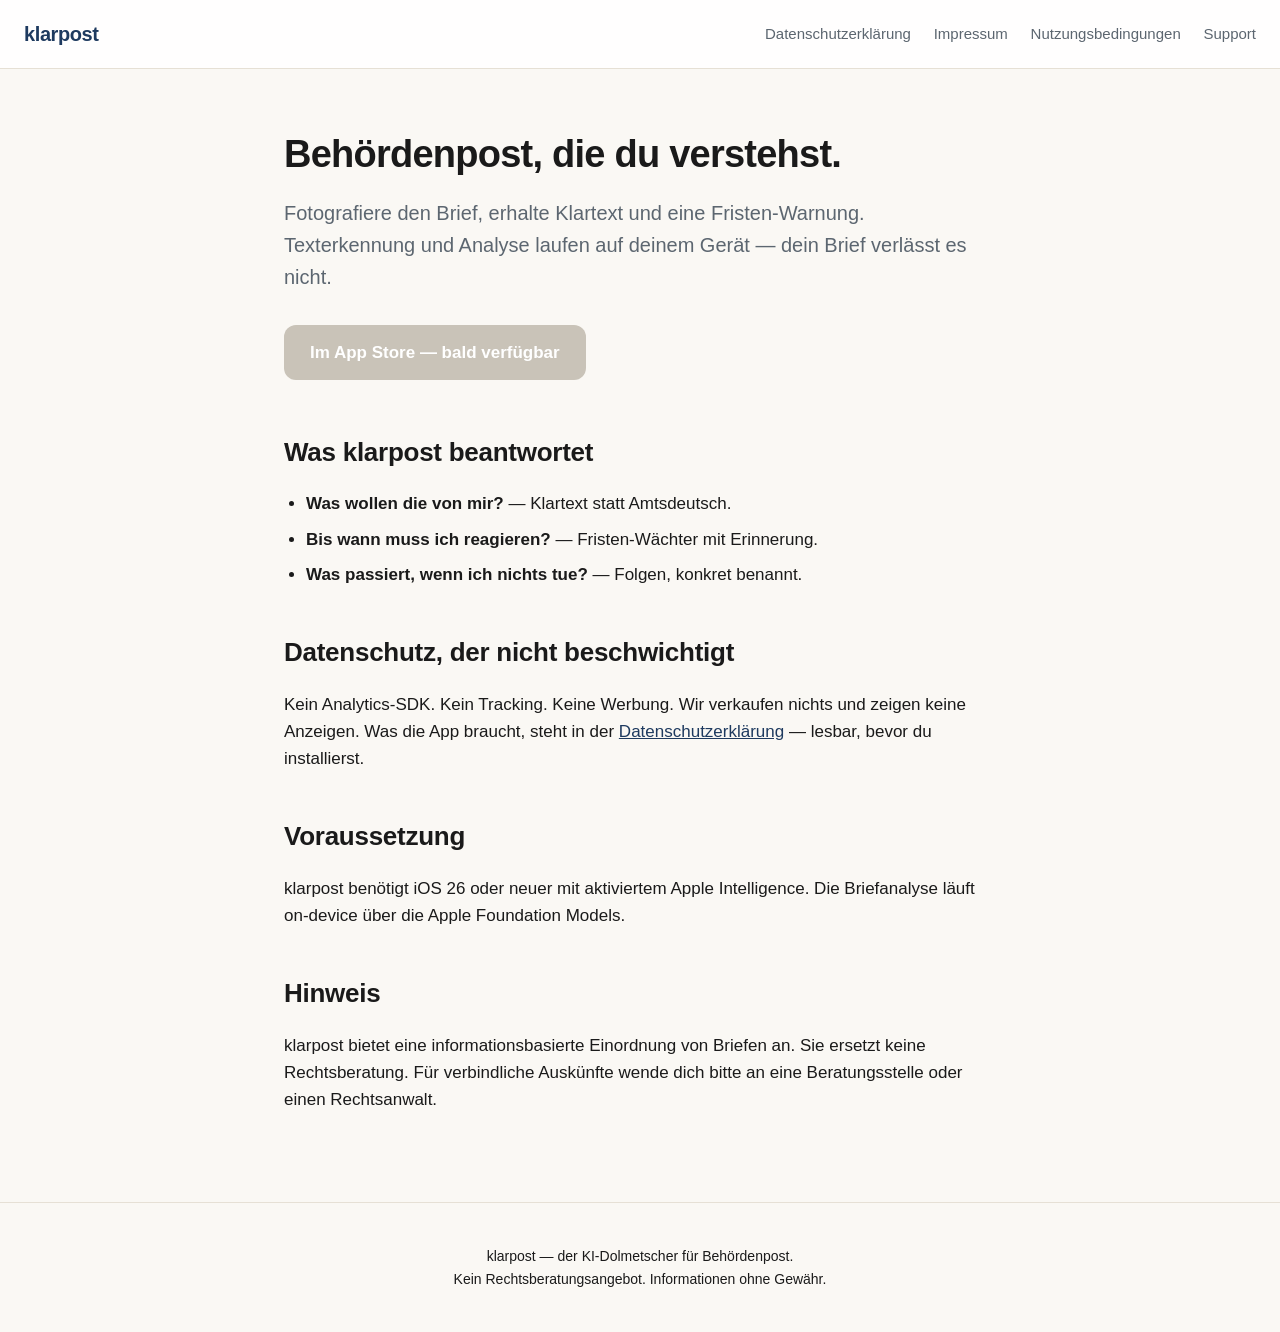
==== index.html @ 947d5a6a "Website: Datenschutz, Impressum, AGB, Support (Entwurf)" ====
<!DOCTYPE html>
<html lang="de">
<head>
<meta charset="utf-8">
<meta name="viewport" content="width=device-width, initial-scale=1">
<title>Behördenpost verstehen — klarpost</title>
<meta name="description" content="klarpost macht Behördenbriefe verständlich: Klartext, Fristen, Antworten — on-device, ohne Tracking.">
<link rel="stylesheet" href="style.css">
</head>
<body>
    <nav>
        <a href="index.html" class="brand">klarpost</a>
        <div class="links">
        <a href="datenschutz.html">Datenschutzerklärung</a>
        <a href="impressum.html">Impressum</a>
        <a href="agb.html">Nutzungsbedingungen</a>
        <a href="support.html">Support</a>
        </div>
      </nav>
    <main>
<section class="hero">
  <h1>Behördenpost, die du verstehst.</h1>
  <p class="lead">Fotografiere den Brief, erhalte Klartext und eine
  Fristen-Warnung. Texterkennung und Analyse laufen auf deinem Gerät —
  dein Brief verlässt es nicht.</p>
  <span class="cta disabled">Im App Store — bald verfügbar</span>
</section>

<section>
  <h2>Was klarpost beantwortet</h2>
  <ul>
    <li><strong>Was wollen die von mir?</strong> — Klartext statt Amtsdeutsch.</li>
    <li><strong>Bis wann muss ich reagieren?</strong> — Fristen-Wächter mit Erinnerung.</li>
    <li><strong>Was passiert, wenn ich nichts tue?</strong> — Folgen, konkret benannt.</li>
  </ul>
</section>

<section>
  <h2>Datenschutz, der nicht beschwichtigt</h2>
  <p>Kein Analytics-SDK. Kein Tracking. Keine Werbung. Wir verkaufen nichts
  und zeigen keine Anzeigen. Was die App braucht, steht in der
  <a href="datenschutz.html">Datenschutzerklärung</a> — lesbar, bevor du installierst.</p>
</section>

<section>
  <h2>Voraussetzung</h2>
  <p>klarpost benötigt iOS 26 oder neuer mit aktiviertem Apple Intelligence.
  Die Briefanalyse läuft on-device über die Apple Foundation Models.</p>
</section>

<section>
  <h2>Hinweis</h2>
  <p>klarpost bietet eine informationsbasierte Einordnung von Briefen an.
  Sie ersetzt keine Rechtsberatung. Für verbindliche Auskünfte wende dich
  bitte an eine Beratungsstelle oder einen Rechtsanwalt.</p>
</section>

    </main>
    <footer>
      <p>klarpost — der KI-Dolmetscher für Behördenpost.<br>
      Kein Rechtsberatungsangebot. Informationen ohne Gewähr.</p>
    </footer>
</body>
</html>
---- style.css ----
:root {
  --primary: #1E3A5F;
  --primary-soft: #3D5A80;
  --background: #FAF8F4;
  --surface: #FFFFFF;
  --text: #1A1A1A;
  --text-secondary: #5C6670;
  --border: #E6E0D5;
  --success: #2E7D5B;
}
* { box-sizing: border-box; }
body {
  margin: 0;
  background: var(--background);
  color: var(--text);
  font-family: -apple-system, BlinkMacSystemFont, "Segoe UI", Inter, sans-serif;
  font-size: 17px;
  line-height: 1.6;
}
nav {
  display: flex;
  flex-wrap: wrap;
  align-items: center;
  justify-content: space-between;
  gap: 12px;
  padding: 18px 24px;
  border-bottom: 1px solid var(--border);
  background: rgba(255,255,255,.92);
}
nav .brand {
  font-weight: 700;
  letter-spacing: -.02em;
  font-size: 20px;
  color: var(--primary);
  text-decoration: none;
}
nav .links a {
  color: var(--text-secondary);
  text-decoration: none;
  margin-left: 18px;
  font-size: 15px;
}
nav .links a:hover { color: var(--primary); }
main {
  max-width: 760px;
  margin: 0 auto;
  padding: 40px 24px 72px;
}
h1 { font-size: 38px; line-height: 1.15; letter-spacing: -.02em; margin: 0 0 16px; }
h2 { font-size: 26px; margin: 44px 0 12px; letter-spacing: -.01em; }
h3 { font-size: 19px; margin: 30px 0 8px; }
p, li { color: var(--text); }
.lead { font-size: 20px; color: var(--text-secondary); }
.hero { padding: 24px 0 8px; }
.cta {
  display: inline-block;
  margin-top: 12px;
  padding: 14px 26px;
  background: var(--primary);
  color: #fff;
  border-radius: 12px;
  text-decoration: none;
  font-weight: 600;
}
.cta.disabled { background: #C9C3B8; color: #fff; }
ul { padding-left: 22px; }
li { margin-bottom: 8px; }
table { width: 100%; border-collapse: collapse; margin: 16px 0; font-size: 15px; }
th, td { text-align: left; padding: 10px 12px; border-bottom: 1px solid var(--border); vertical-align: top; }
th { color: var(--text-secondary); font-weight: 600; }
a { color: var(--primary); }
code {
  background: #EFEBE2;
  padding: 1px 5px;
  border-radius: 4px;
  font-size: 14px;
}
footer {
  border-top: 1px solid var(--border);
  padding: 28px 24px;
  color: var(--text-secondary);
  font-size: 14px;
  text-align: center;
}
@media (prefers-color-scheme: dark) {
  :root {
    --background: #12161D;
    --surface: #1B2029;
    --text: #F0F0F0;
    --text-secondary: #9CA3AF;
    --border: #2A2F38;
  }
  nav { background: rgba(27,32,41,.92); }
  code { background: #232936; }
  .cta.disabled { background: #3A4150; }
}
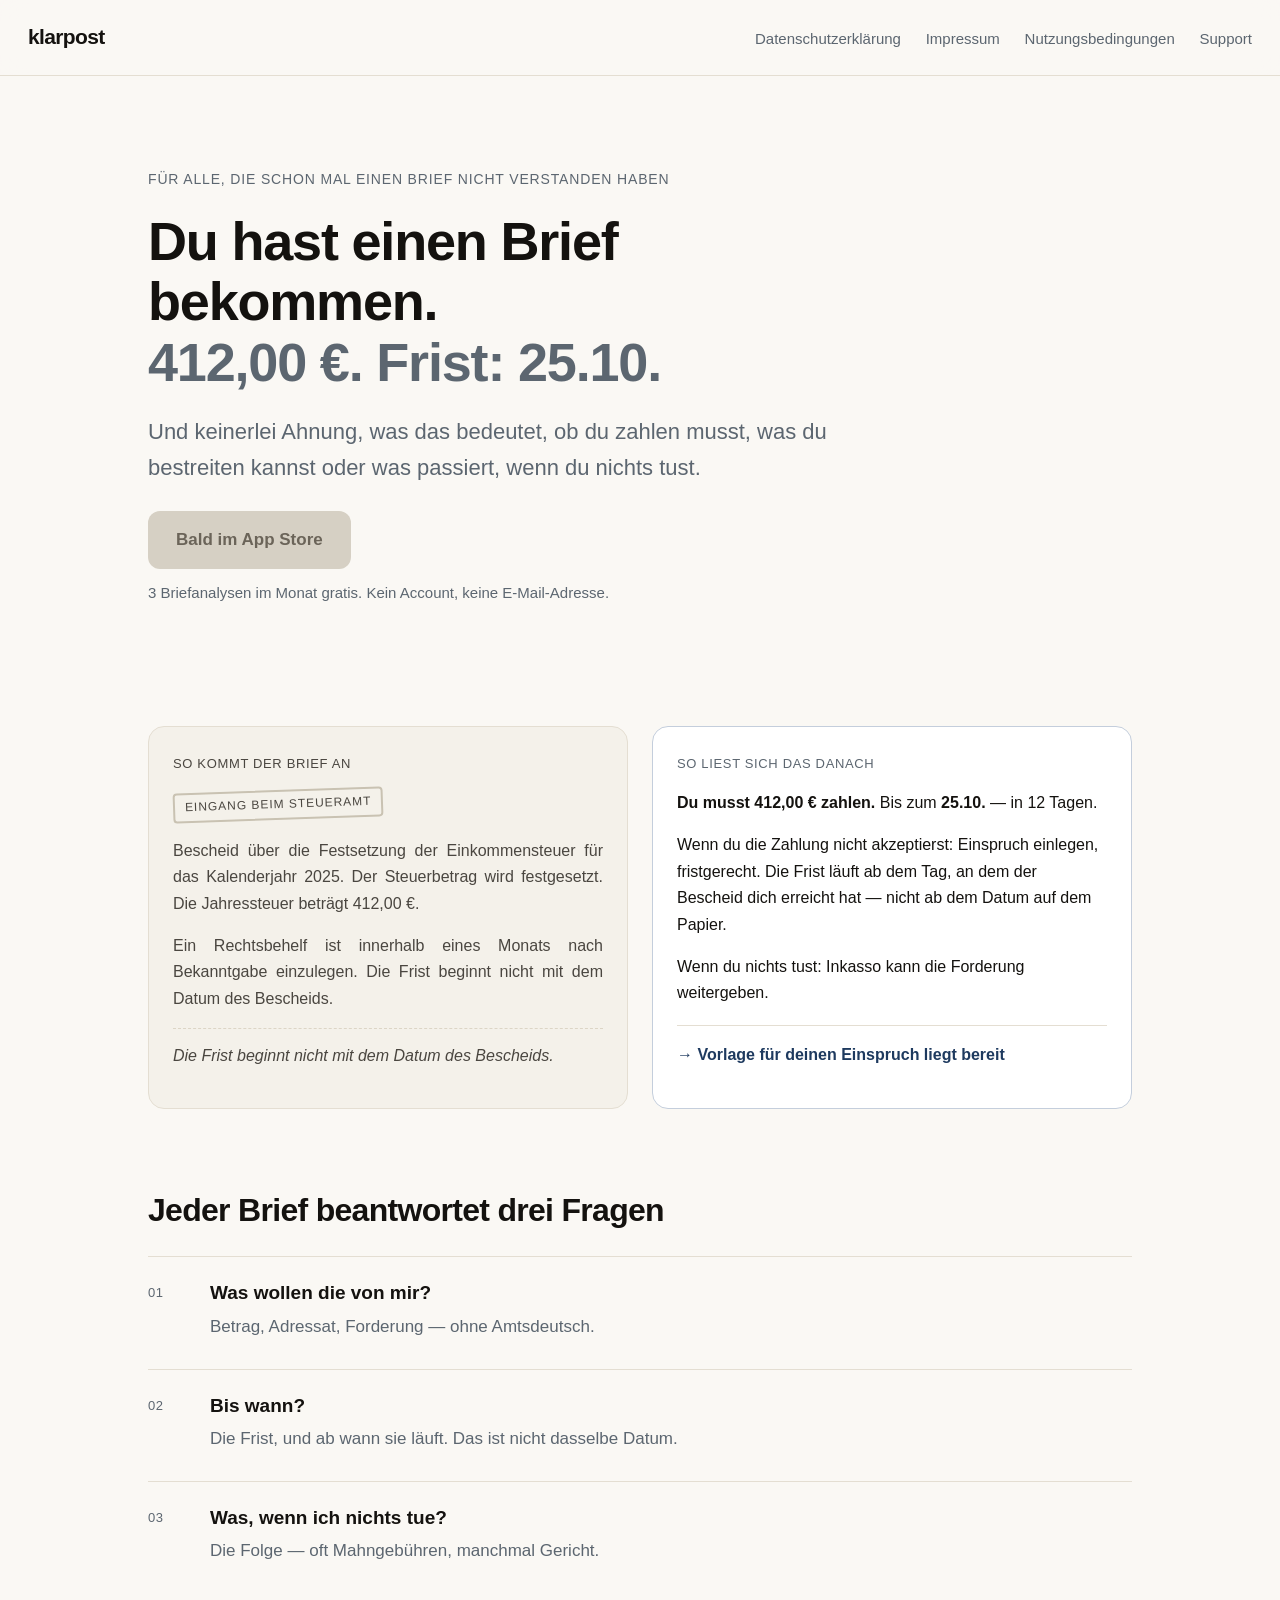
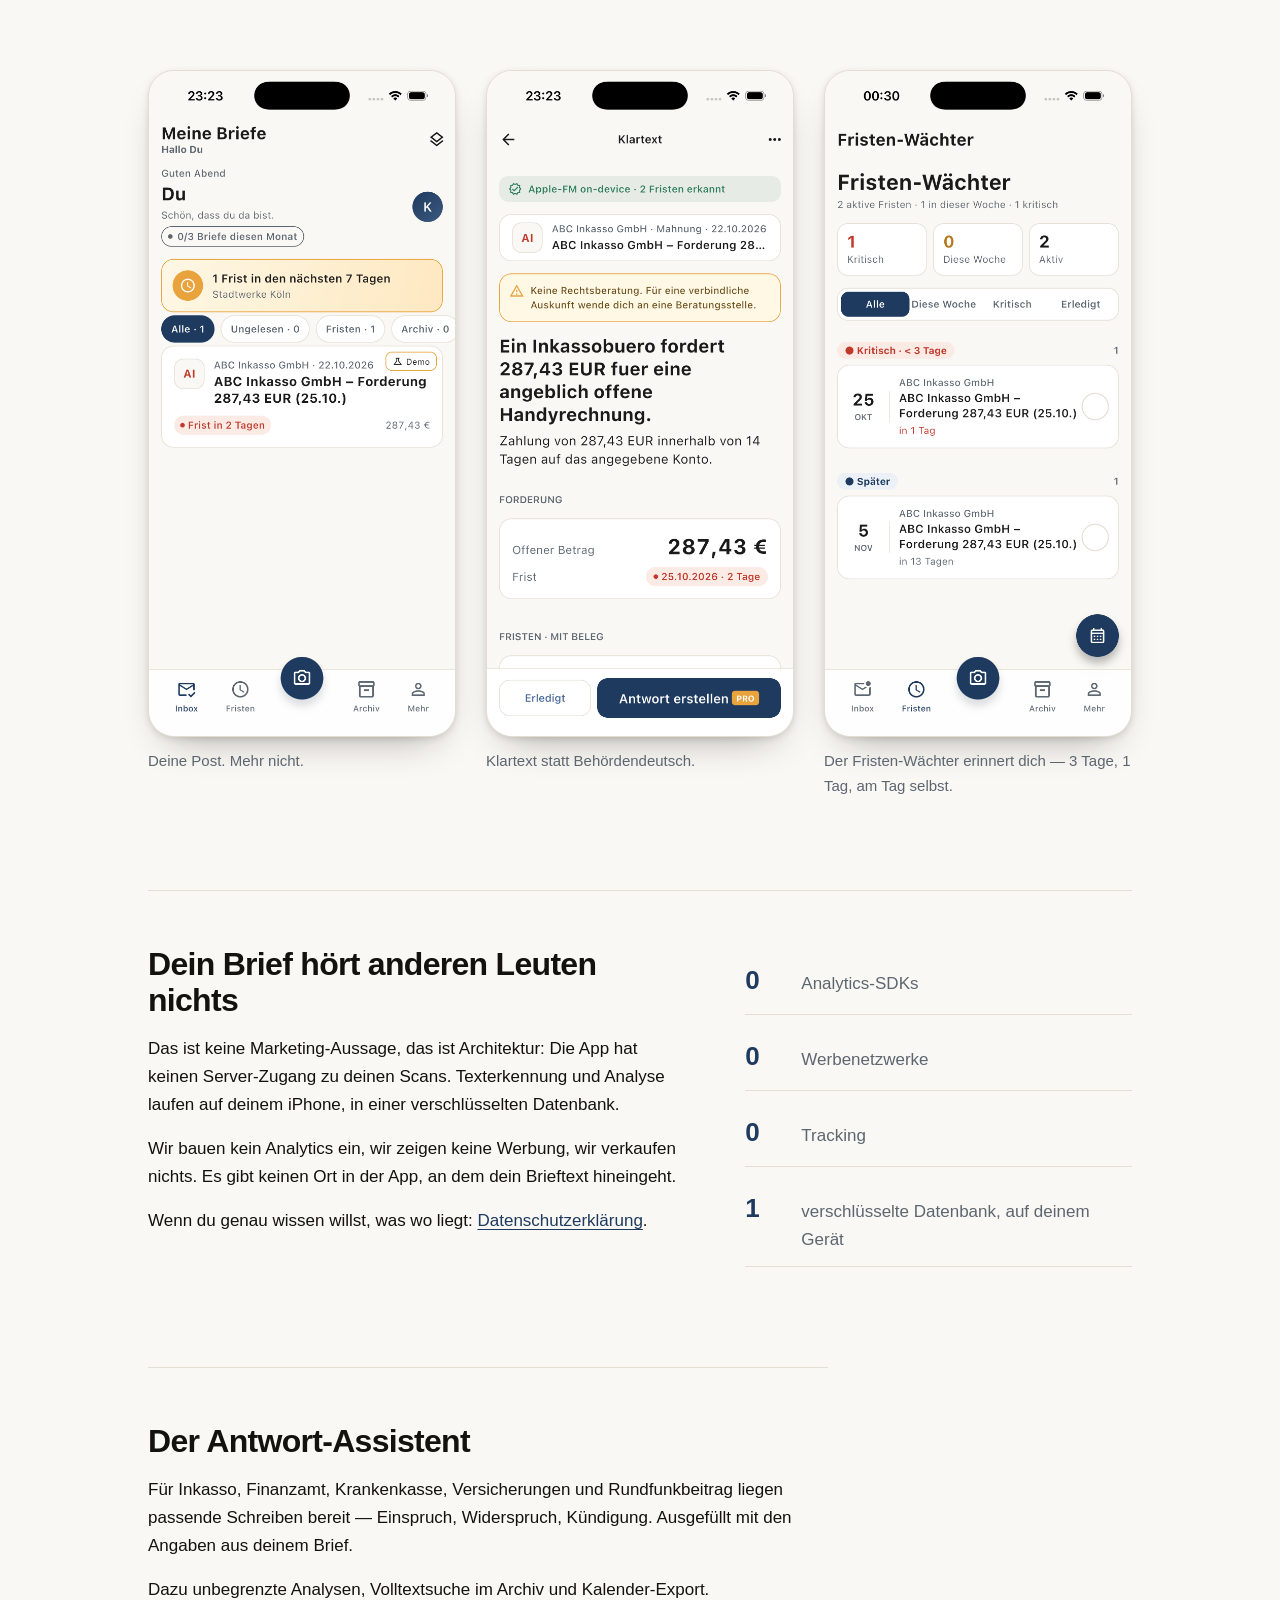
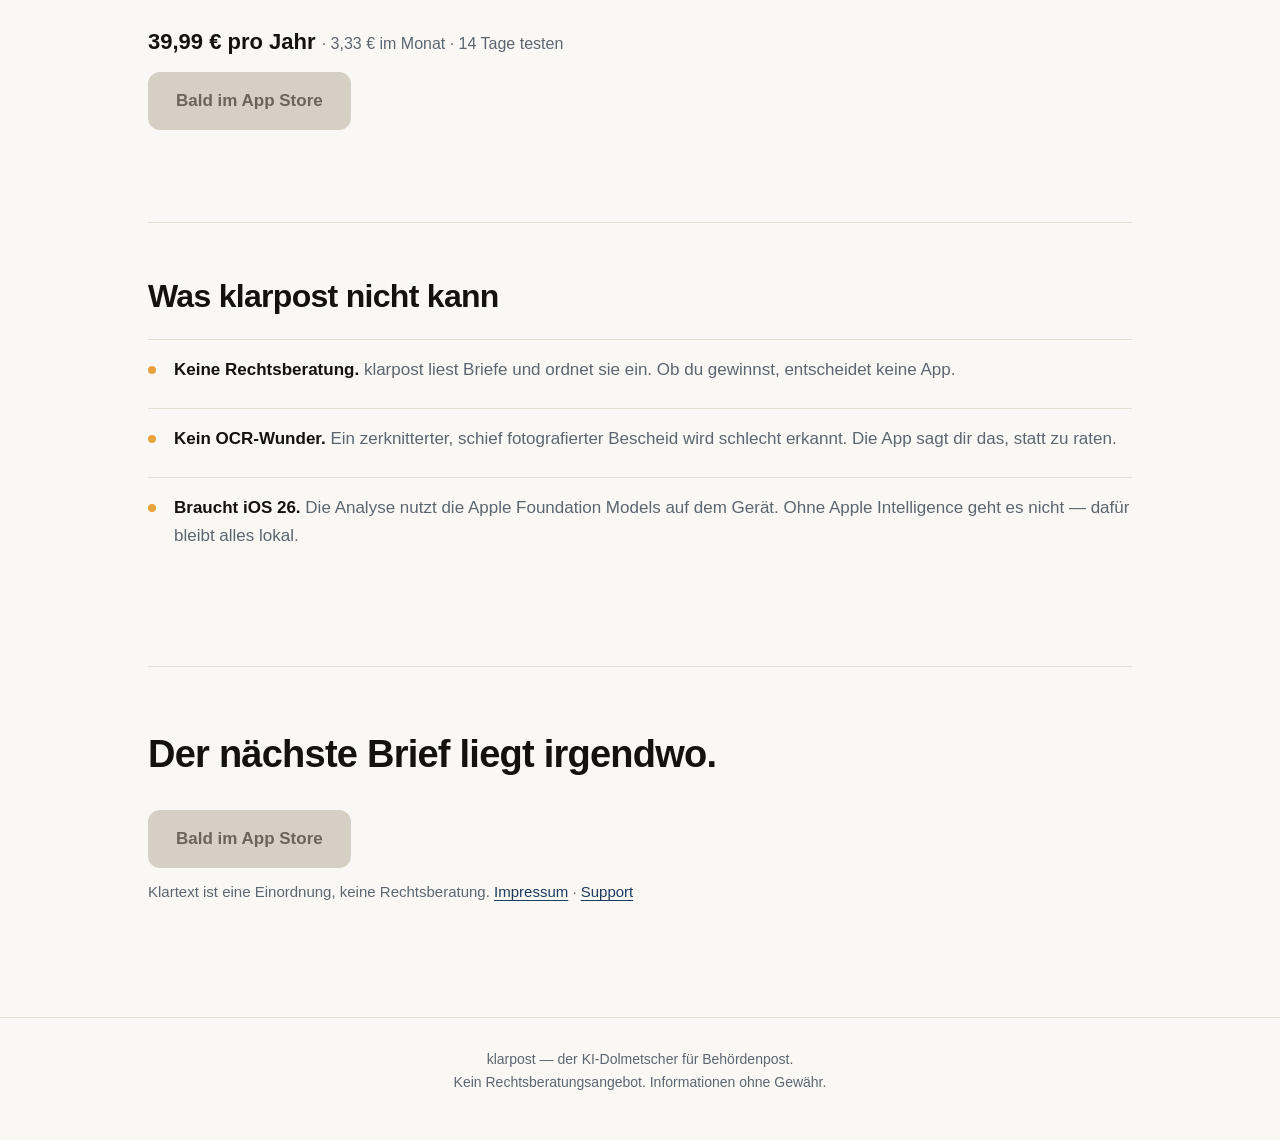
==== commit d28e7afd: "Startseite neu: Geschichte statt Feature-Liste, echte App-Screenshots" ====
--- a/index.html
+++ b/index.html
@@ -19,40 +19,112 @@
       </nav>
     <main>
 <section class="hero">
-  <h1>Behördenpost, die du verstehst.</h1>
-  <p class="lead">Fotografiere den Brief, erhalte Klartext und eine
-  Fristen-Warnung. Texterkennung und Analyse laufen auf deinem Gerät —
-  dein Brief verlässt es nicht.</p>
-  <span class="cta disabled">Im App Store — bald verfügbar</span>
+  <p class="eyebrow">Für alle, die schon mal einen Brief nicht verstanden haben</p>
+  <h1>Du hast einen Brief bekommen.<br>
+  <span class="dim">412,00&nbsp;€. Frist: 25.10.</span></h1>
+  <p class="lead">Und keinerlei Ahnung, was das bedeutet, ob du zahlen musst,
+  was du bestreiten kannst oder was passiert, wenn du nichts tust.</p>
+  <span class="cta disabled">Bald im App Store</span>
+  <p class="note">3 Briefanalysen im Monat gratis. Kein Account, keine E-Mail-Adresse.</p>
 </section>
 
-<section>
-  <h2>Was klarpost beantwortet</h2>
-  <ul>
-    <li><strong>Was wollen die von mir?</strong> — Klartext statt Amtsdeutsch.</li>
-    <li><strong>Bis wann muss ich reagieren?</strong> — Fristen-Wächter mit Erinnerung.</li>
-    <li><strong>Was passiert, wenn ich nichts tue?</strong> — Folgen, konkret benannt.</li>
+<section class="split">
+  <div class="letter before">
+    <p class="label">So kommt der Brief an</p>
+    <p class="stamp">Eingang beim Steueramt</p>
+    <p>Bescheid über die Festsetzung der Einkommensteuer für das
+    Kalenderjahr 2025. Der Steuerbetrag wird festgesetzt. Die
+    Jahressteuer beträgt 412,00&nbsp;€.</p>
+    <p>Ein Rechtsbehelf ist innerhalb eines Monats nach Bekanntgabe
+    einzulegen. Die Frist beginnt nicht mit dem Datum des Bescheids.</p>
+    <p class="mumble">Die Frist beginnt nicht mit dem Datum des Bescheids.</p>
+  </div>
+  <div class="letter after">
+    <p class="label">So liest sich das danach</p>
+    <p><strong>Du musst 412,00&nbsp;€ zahlen.</strong> Bis zum
+    <strong>25.10.</strong> — in 12 Tagen.</p>
+    <p>Wenn du die Zahlung nicht akzeptierst: Einspruch einlegen,
+    fristgerecht. Die Frist läuft ab dem Tag, an dem der Bescheid dich
+    erreicht hat — nicht ab dem Datum auf dem Papier.</p>
+    <p>Wenn du nichts tust: Inkasso kann die Forderung weitergeben.</p>
+    <p class="option">→ Vorlage für deinen Einspruch liegt bereit</p>
+  </div>
+</section>
+
+<section class="three">
+  <h2>Jeder Brief beantwortet drei Fragen</h2>
+  <ol>
+    <li><strong>Was wollen die von mir?</strong><span>Betrag, Adressat,
+    Forderung — ohne Amtsdeutsch.</span></li>
+    <li><strong>Bis wann?</strong><span>Die Frist, und ab wann sie läuft.
+    Das ist nicht dasselbe Datum.</span></li>
+    <li><strong>Was, wenn ich nichts tue?</strong><span>Die Folge — oft
+    Mahngebühren, manchmal Gericht.</span></li>
+  </ol>
+</section>
+
+<section class="phones">
+  <figure>
+    <img src="img/inbox.png" alt="klarpost Inbox mit einem Brief">
+    <figcaption>Deine Post. Mehr nicht.</figcaption>
+  </figure>
+  <figure>
+    <img src="img/klartext.png" alt="Klartext-Ansicht eines Bescheids">
+    <figcaption>Klartext statt Behördendeutsch.</figcaption>
+  </figure>
+  <figure>
+    <img src="img/fristen.png" alt="Fristen-Wächter mit zwei offenen Fristen">
+    <figcaption>Der Fristen-Wächter erinnert dich — 3 Tage, 1 Tag, am Tag selbst.</figcaption>
+  </figure>
+</section>
+
+<section class="privacy">
+  <div>
+    <h2>Dein Brief hört anderen Leuten nichts</h2>
+    <p>Das ist keine Marketing-Aussage, das ist Architektur: Die App hat
+    keinen Server-Zugang zu deinen Scans. Texterkennung und Analyse laufen
+    auf deinem iPhone, in einer verschlüsselten Datenbank.</p>
+    <p>Wir bauen kein Analytics ein, wir zeigen keine Werbung, wir verkaufen
+    nichts. Es gibt keinen Ort in der App, an dem dein Brieftext hineingeht.</p>
+    <p>Wenn du genau wissen willst, was wo liegt: <a href="datenschutz.html">Datenschutzerklärung</a>.</p>
+  </div>
+  <ul class="facts">
+    <li><span>0</span> Analytics-SDKs</li>
+    <li><span>0</span> Werbenetzwerke</li>
+    <li><span>0</span> Tracking</li>
+    <li><span>1</span> verschlüsselte Datenbank, auf deinem Gerät</li>
   </ul>
 </section>
 
-<section>
-  <h2>Datenschutz, der nicht beschwichtigt</h2>
-  <p>Kein Analytics-SDK. Kein Tracking. Keine Werbung. Wir verkaufen nichts
-  und zeigen keine Anzeigen. Was die App braucht, steht in der
-  <a href="datenschutz.html">Datenschutzerklärung</a> — lesbar, bevor du installierst.</p>
+<section class="pro">
+  <h2>Der Antwort-Assistent</h2>
+  <p>Für Inkasso, Finanzamt, Krankenkasse, Versicherungen und Rundfunkbeitrag
+  liegen passende Schreiben bereit — Einspruch, Widerspruch, Kündigung.
+  Ausgefüllt mit den Angaben aus deinem Brief.</p>
+  <p>Dazu unbegrenzte Analysen, Volltextsuche im Archiv und Kalender-Export.</p>
+  <p class="price">39,99&nbsp;€ pro Jahr <span>· 3,33&nbsp;€ im Monat · 14 Tage testen</span></p>
+  <span class="cta disabled">Bald im App Store</span>
 </section>
 
-<section>
-  <h2>Voraussetzung</h2>
-  <p>klarpost benötigt iOS 26 oder neuer mit aktiviertem Apple Intelligence.
-  Die Briefanalyse läuft on-device über die Apple Foundation Models.</p>
+<section class="honest">
+  <h2>Was klarpost nicht kann</h2>
+  <ul>
+    <li><strong>Keine Rechtsberatung.</strong> klarpost liest Briefe und
+    ordnet sie ein. Ob du gewinnst, entscheidet keine App.</li>
+    <li><strong>Kein OCR-Wunder.</strong> Ein zerknitterter, schief
+    fotografierter Bescheid wird schlecht erkannt. Die App sagt dir das,
+    statt zu raten.</li>
+    <li><strong>Braucht iOS 26.</strong> Die Analyse nutzt die
+    Apple Foundation Models auf dem Gerät. Ohne Apple Intelligence
+    geht es nicht — dafür bleibt alles lokal.</li>
+  </ul>
 </section>
 
-<section>
-  <h2>Hinweis</h2>
-  <p>klarpost bietet eine informationsbasierte Einordnung von Briefen an.
-  Sie ersetzt keine Rechtsberatung. Für verbindliche Auskünfte wende dich
-  bitte an eine Beratungsstelle oder einen Rechtsanwalt.</p>
+<section class="close">
+  <p class="big">Der nächste Brief liegt irgendwo.</p>
+  <span class="cta disabled">Bald im App Store</span>
+  <p class="note">Klartext ist eine Einordnung, keine Rechtsberatung.
+  <a href="impressum.html">Impressum</a> · <a href="support.html">Support</a></p>
 </section>
 
     </main>
--- a/style.css
+++ b/style.css
@@ -3,94 +3,307 @@
   --primary-soft: #3D5A80;
   --background: #FAF8F4;
   --surface: #FFFFFF;
-  --text: #1A1A1A;
+  --text: #14120F;
   --text-secondary: #5C6670;
-  --border: #E6E0D5;
+  --border: #E4DED2;
   --success: #2E7D5B;
+  --warn: #E8A33D;
+  --measure: 680px;
 }
 * { box-sizing: border-box; }
+html { -webkit-text-size-adjust: 100%; }
 body {
   margin: 0;
   background: var(--background);
   color: var(--text);
   font-family: -apple-system, BlinkMacSystemFont, "Segoe UI", Inter, sans-serif;
   font-size: 17px;
-  line-height: 1.6;
-}
+  line-height: 1.65;
+  -webkit-font-smoothing: antialiased;
+}
+h1, h2, h3 {
+  letter-spacing: -.022em;
+  line-height: 1.12;
+  font-weight: 700;
+}
+h1 { font-size: clamp(34px, 6vw, 54px); margin: 0 0 22px; }
+h2 { font-size: clamp(24px, 3.4vw, 32px); margin: 0 0 16px; }
+h3 { font-size: 19px; margin: 32px 0 6px; }
+p { margin: 0 0 16px; }
+a { color: var(--primary); text-underline-offset: 3px; }
+
+/* ---------- Navigation ---------- */
 nav {
   display: flex;
   flex-wrap: wrap;
-  align-items: center;
+  align-items: baseline;
   justify-content: space-between;
-  gap: 12px;
-  padding: 18px 24px;
+  gap: 10px 18px;
+  padding: 20px 28px;
   border-bottom: 1px solid var(--border);
-  background: rgba(255,255,255,.92);
+  background: color-mix(in srgb, var(--background) 88%, transparent);
+  position: sticky;
+  top: 0;
+  backdrop-filter: blur(12px);
+  z-index: 10;
 }
 nav .brand {
   font-weight: 700;
-  letter-spacing: -.02em;
-  font-size: 20px;
-  color: var(--primary);
+  letter-spacing: -.03em;
+  font-size: 21px;
+  color: var(--text);
   text-decoration: none;
 }
 nav .links a {
   color: var(--text-secondary);
   text-decoration: none;
-  margin-left: 18px;
+  margin-left: 20px;
   font-size: 15px;
 }
 nav .links a:hover { color: var(--primary); }
+
 main {
-  max-width: 760px;
+  max-width: 1040px;
   margin: 0 auto;
-  padding: 40px 24px 72px;
-}
-h1 { font-size: 38px; line-height: 1.15; letter-spacing: -.02em; margin: 0 0 16px; }
-h2 { font-size: 26px; margin: 44px 0 12px; letter-spacing: -.01em; }
-h3 { font-size: 19px; margin: 30px 0 8px; }
-p, li { color: var(--text); }
-.lead { font-size: 20px; color: var(--text-secondary); }
-.hero { padding: 24px 0 8px; }
+  padding: 0 28px 96px;
+}
+
+/* ---------- Hero ---------- */
+.hero { max-width: var(--measure); padding: 92px 0 40px; }
+.eyebrow {
+  font-size: 14px;
+  letter-spacing: .06em;
+  text-transform: uppercase;
+  color: var(--text-secondary);
+  margin-bottom: 20px;
+}
+.hero h1 .dim { color: var(--text-secondary); }
+.lead {
+  font-size: clamp(19px, 2.4vw, 22px);
+  color: var(--text-secondary);
+  max-width: 34em;
+}
 .cta {
   display: inline-block;
-  margin-top: 12px;
-  padding: 14px 26px;
+  margin: 8px 0 0;
+  padding: 15px 28px;
   background: var(--primary);
   color: #fff;
   border-radius: 12px;
   text-decoration: none;
   font-weight: 600;
 }
-.cta.disabled { background: #C9C3B8; color: #fff; }
-ul { padding-left: 22px; }
+.cta:hover { background: #16304F; }
+.cta.disabled { background: #D6D0C4; color: #6B6459; cursor: default; }
+.note { font-size: 15px; color: var(--text-secondary); margin-top: 12px; }
+
+/* ---------- Brief-Vorher/Nachher ---------- */
+.split {
+  display: grid;
+  grid-template-columns: 1fr;
+  gap: 20px;
+  margin: 64px 0 0;
+}
+@media (min-width: 760px) {
+  .split { grid-template-columns: 1fr 1fr; gap: 24px; }
+}
+.letter {
+  padding: 26px 24px 22px;
+  border-radius: 16px;
+  background: var(--surface);
+  border: 1px solid var(--border);
+  font-size: 16px;
+}
+.letter .label {
+  font-size: 13px;
+  letter-spacing: .05em;
+  text-transform: uppercase;
+  color: var(--text-secondary);
+  margin-bottom: 16px;
+}
+.letter.before { background: #F4F1EA; }
+.letter.before p { color: #4A4640; text-align: justify; }
+.letter .stamp {
+  display: inline-block;
+  border: 2px solid #C9C2B2;
+  color: #9A9384;
+  padding: 3px 10px;
+  border-radius: 4px;
+  font-size: 12px;
+  letter-spacing: .08em;
+  text-transform: uppercase;
+  transform: rotate(-2deg);
+  margin-bottom: 18px;
+}
+.letter .mumble {
+  color: #B4ADA0;
+  font-style: italic;
+  border-top: 1px dashed #DCD5C6;
+  padding-top: 14px;
+}
+.letter.after { border-color: #C4CEDC; }
+.letter.after .option {
+  margin-top: 18px;
+  padding-top: 16px;
+  border-top: 1px solid var(--border);
+  color: var(--primary);
+  font-weight: 600;
+}
+
+/* ---------- Drei Fragen ---------- */
+.three { margin: 84px 0 0; }
+.three ol { list-style: none; counter-reset: q; padding: 0; margin: 28px 0 0; }
+.three li {
+  counter-increment: q;
+  display: grid;
+  grid-template-columns: 46px 1fr;
+  gap: 4px 16px;
+  padding: 20px 0;
+  border-top: 1px solid var(--border);
+}
+.three li::before {
+  content: "0" counter(q);
+  grid-row: span 2;
+  font-size: 13px;
+  letter-spacing: .04em;
+  color: var(--text-secondary);
+  padding-top: 5px;
+}
+.three li strong { font-size: 19px; }
+.three li span { color: var(--text-secondary); }
+
+/* ---------- Screenshots ---------- */
+.phones {
+  display: grid;
+  grid-template-columns: repeat(auto-fit, minmax(260px, 1fr));
+  gap: 30px;
+  margin: 84px 0 0;
+}
+.phones figure { margin: 0; }
+.phones img {
+  width: 100%;
+  border-radius: 26px;
+  background: var(--surface);
+  display: block;
+  box-shadow:
+    0 1px 0 rgba(255,255,255,.6) inset,
+    0 18px 40px -22px rgba(20,18,15,.45),
+    0 2px 8px -2px rgba(20,18,15,.18);
+  border: 1px solid var(--border);
+}
+.phones figcaption {
+  margin-top: 12px;
+  font-size: 15px;
+  color: var(--text-secondary);
+}
+
+/* ---------- Datenschutz ---------- */
+.privacy {
+  display: grid;
+  grid-template-columns: 1fr;
+  gap: 32px;
+  margin: 92px 0 0;
+  padding-top: 56px;
+  border-top: 1px solid var(--border);
+}
+@media (min-width: 820px) {
+  .privacy { grid-template-columns: 1.4fr 1fr; gap: 56px; }
+}
+.facts { list-style: none; padding: 0; margin: 0; }
+.facts li {
+  display: flex;
+  align-items: baseline;
+  gap: 14px;
+  padding: 12px 0;
+  border-bottom: 1px solid var(--border);
+  color: var(--text-secondary);
+}
+.facts span {
+  font-size: 26px;
+  font-weight: 700;
+  color: var(--primary);
+  min-width: 42px;
+}
+
+/* ---------- Pro ---------- */
+.pro { margin: 92px 0 0; padding-top: 56px; border-top: 1px solid var(--border); max-width: var(--measure); }
+.pro .price { font-size: 22px; font-weight: 700; margin: 20px 0 4px; }
+.pro .price span { font-size: 16px; font-weight: 400; color: var(--text-secondary); }
+
+/* ---------- Ehrlich ---------- */
+.honest { margin: 92px 0 0; padding-top: 56px; border-top: 1px solid var(--border); }
+.honest ul { list-style: none; padding: 0; margin: 24px 0 0; }
+.honest li {
+  padding: 16px 0 16px 26px;
+  border-top: 1px solid var(--border);
+  position: relative;
+  color: var(--text-secondary);
+}
+.honest li::before {
+  content: "";
+  position: absolute;
+  left: 0;
+  top: 26px;
+  width: 8px;
+  height: 8px;
+  border-radius: 50%;
+  background: var(--warn);
+}
+.honest strong { color: var(--text); }
+
+/* ---------- Abschluss ---------- */
+.close {
+  margin: 100px 0 0;
+  padding: 56px 0 0;
+  border-top: 1px solid var(--border);
+}
+.close .big {
+  font-size: clamp(26px, 4vw, 38px);
+  font-weight: 700;
+  letter-spacing: -.02em;
+  max-width: 18em;
+}
+
+/* ---------- Rechtsseiten ---------- */
+main > h1:first-child { margin: 64px 0 8px; }
+main > h2 { margin-top: 44px; }
+ul, ol { padding-left: 22px; }
 li { margin-bottom: 8px; }
-table { width: 100%; border-collapse: collapse; margin: 16px 0; font-size: 15px; }
-th, td { text-align: left; padding: 10px 12px; border-bottom: 1px solid var(--border); vertical-align: top; }
+table { width: 100%; border-collapse: collapse; margin: 20px 0; font-size: 15px; }
+th, td { text-align: left; padding: 11px 12px; border-bottom: 1px solid var(--border); vertical-align: top; }
 th { color: var(--text-secondary); font-weight: 600; }
-a { color: var(--primary); }
 code {
   background: #EFEBE2;
   padding: 1px 5px;
   border-radius: 4px;
   font-size: 14px;
 }
+hr { border: 0; border-top: 1px solid var(--border); margin: 40px 0; }
 footer {
   border-top: 1px solid var(--border);
-  padding: 28px 24px;
+  padding: 30px 28px;
   color: var(--text-secondary);
   font-size: 14px;
   text-align: center;
 }
+
 @media (prefers-color-scheme: dark) {
   :root {
     --background: #12161D;
     --surface: #1B2029;
-    --text: #F0F0F0;
-    --text-secondary: #9CA3AF;
+    --text: #F2F0EC;
+    --text-secondary: #A2A9B4;
     --border: #2A2F38;
   }
-  nav { background: rgba(27,32,41,.92); }
+  nav .brand { color: var(--text); }
+  .phones img { box-shadow: 0 18px 40px -22px rgba(0,0,0,.8); }
+  .letter.before { background: #171C25; }
+  .letter.before p { color: #B9BFC9; }
+  .letter.before .stamp { border-color: #39404B; color: #8A93A0; }
+  .letter .mumble { color: #6C7481; border-top-color: #2A2F38; }
+  .letter.after { border-color: #2C3B4F; }
+  .facts span { color: #7FA8D8; }
   code { background: #232936; }
-  .cta.disabled { background: #3A4150; }
-}
+  .cta { background: var(--primary-soft); }
+  .cta.disabled { background: #2A303B; color: #7C8492; }
+}
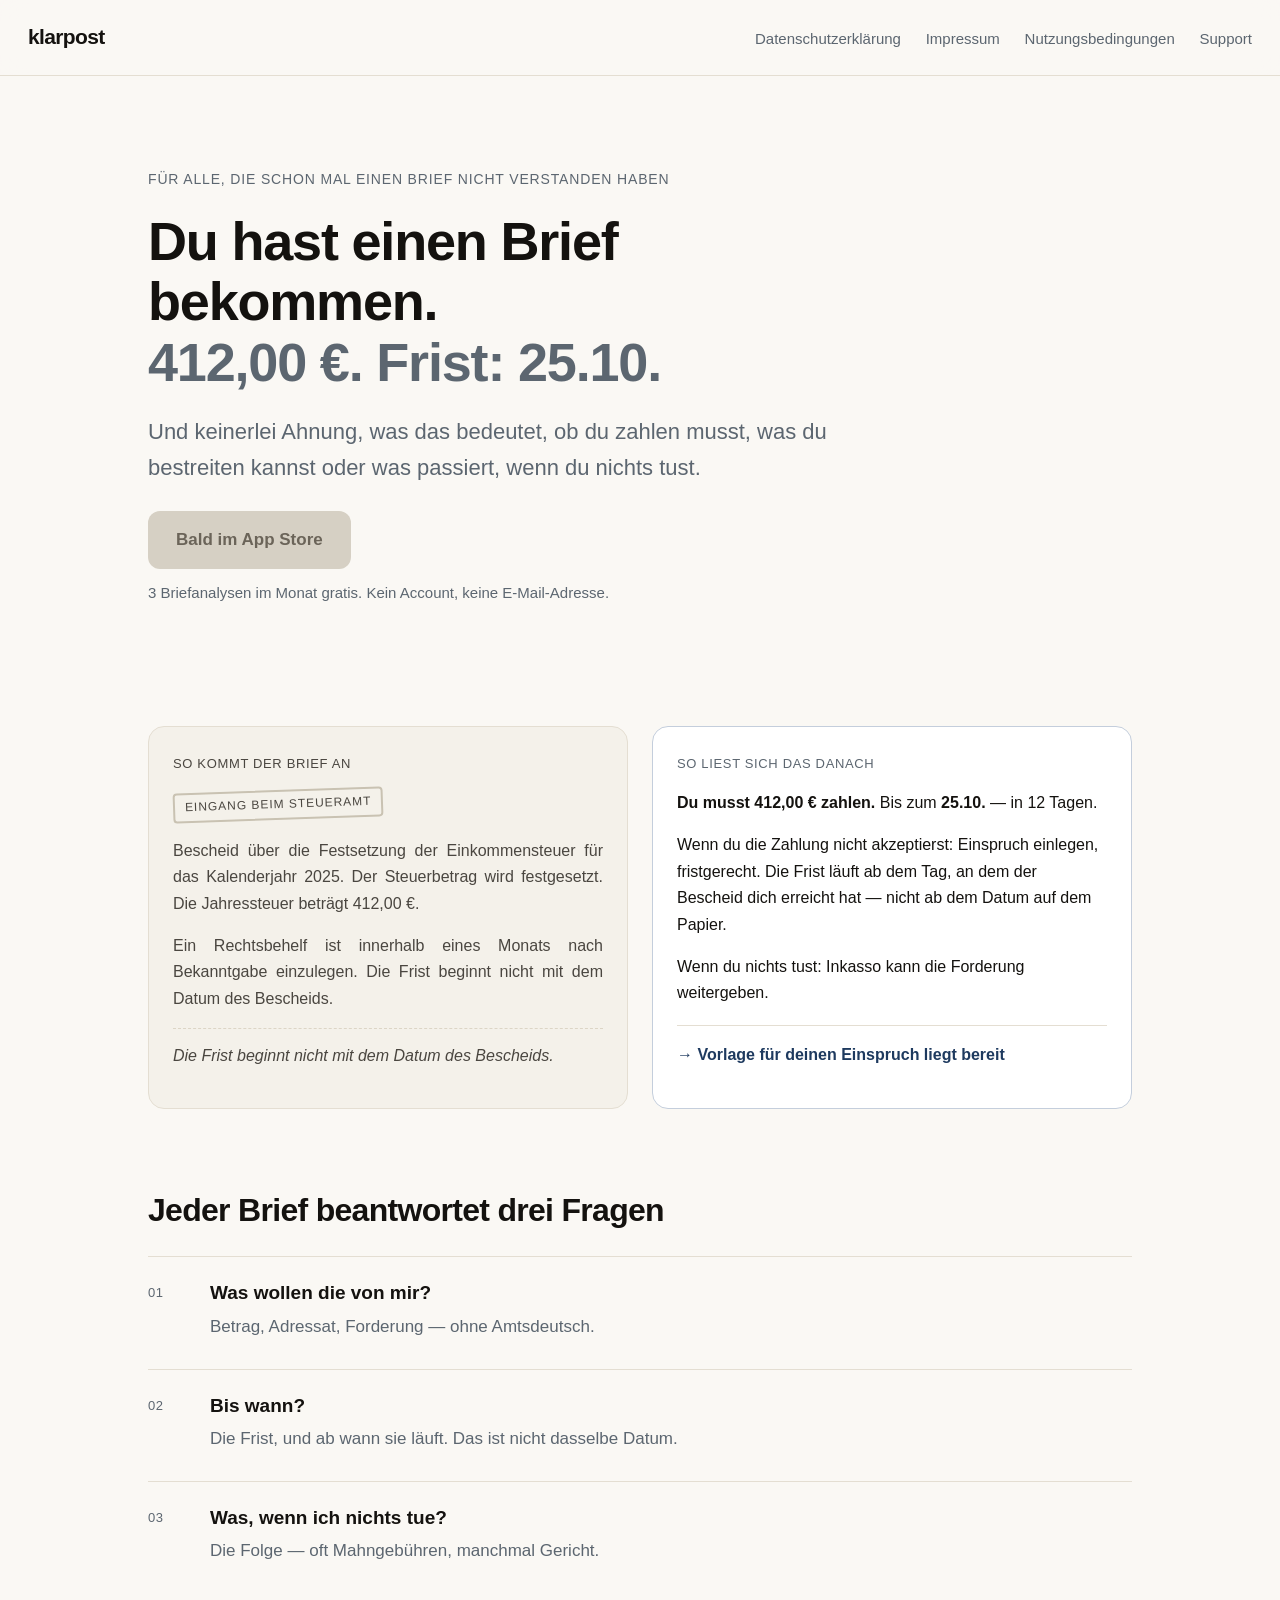
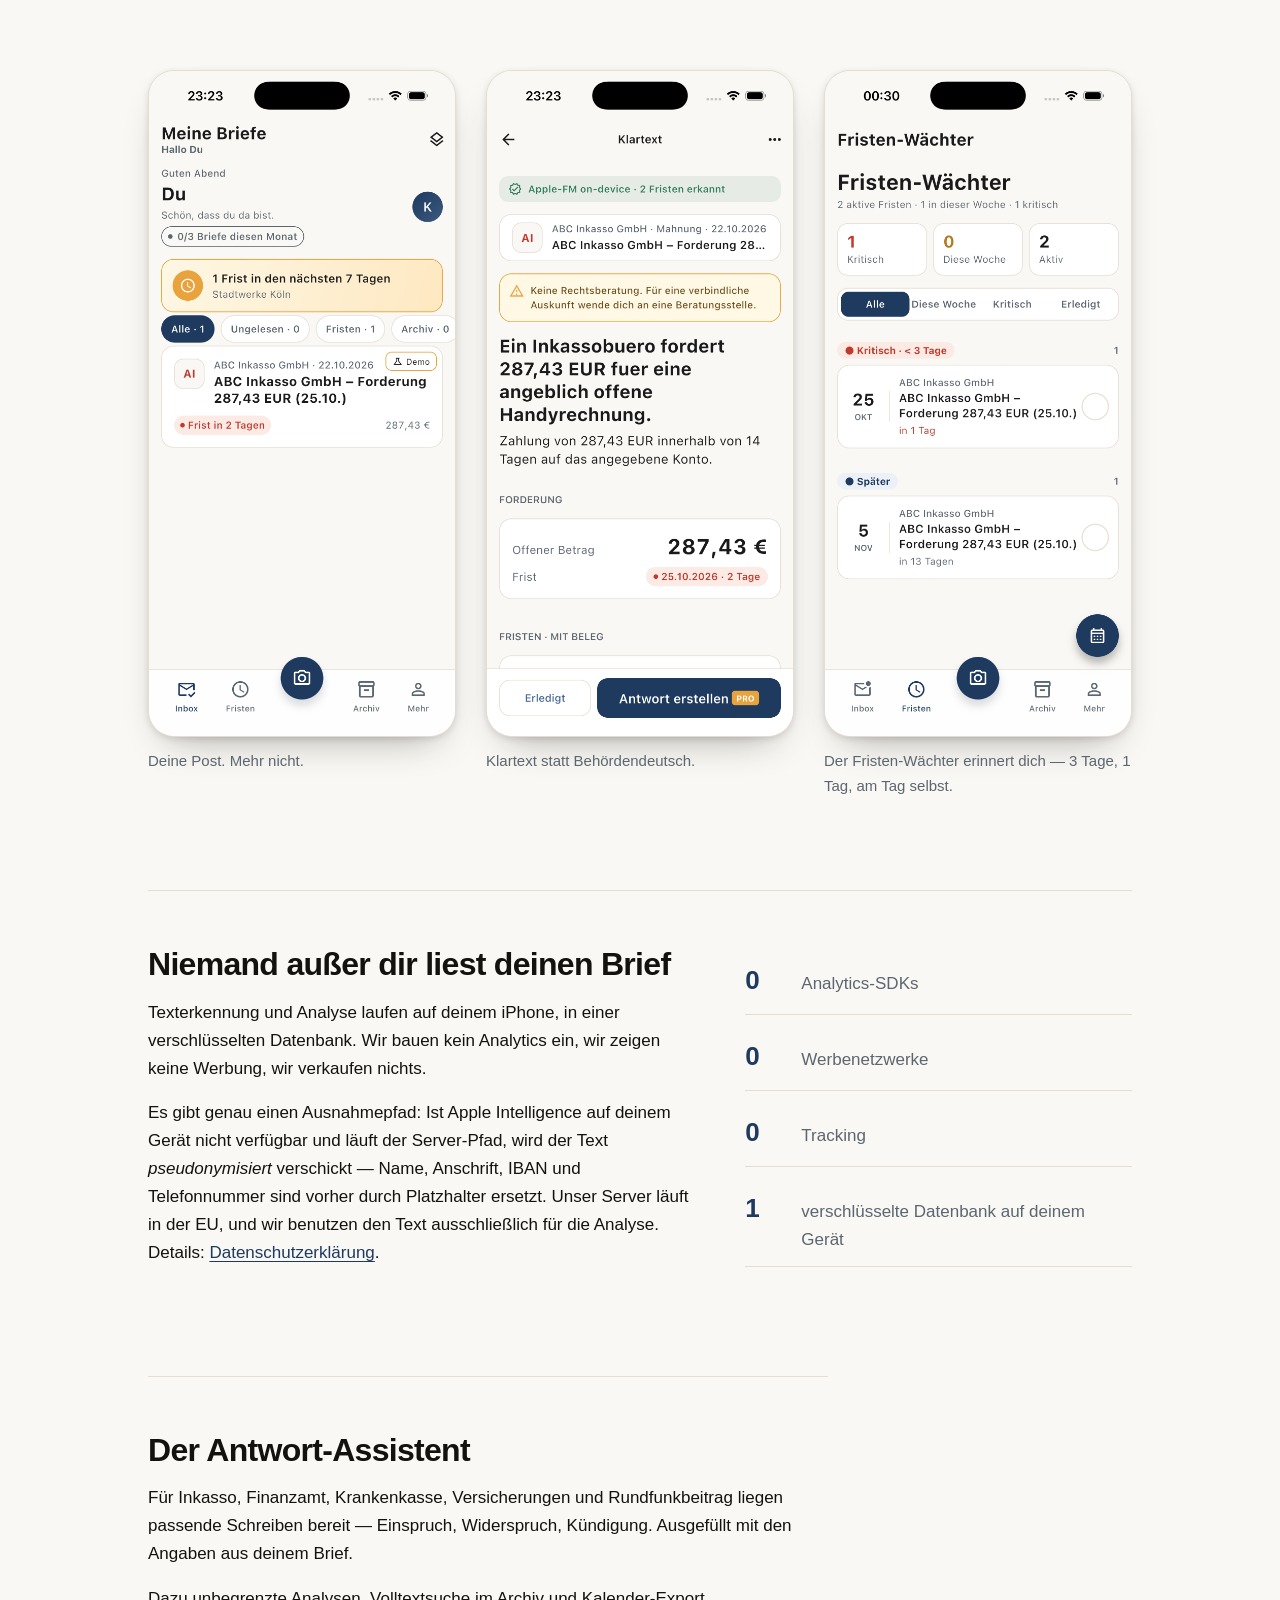
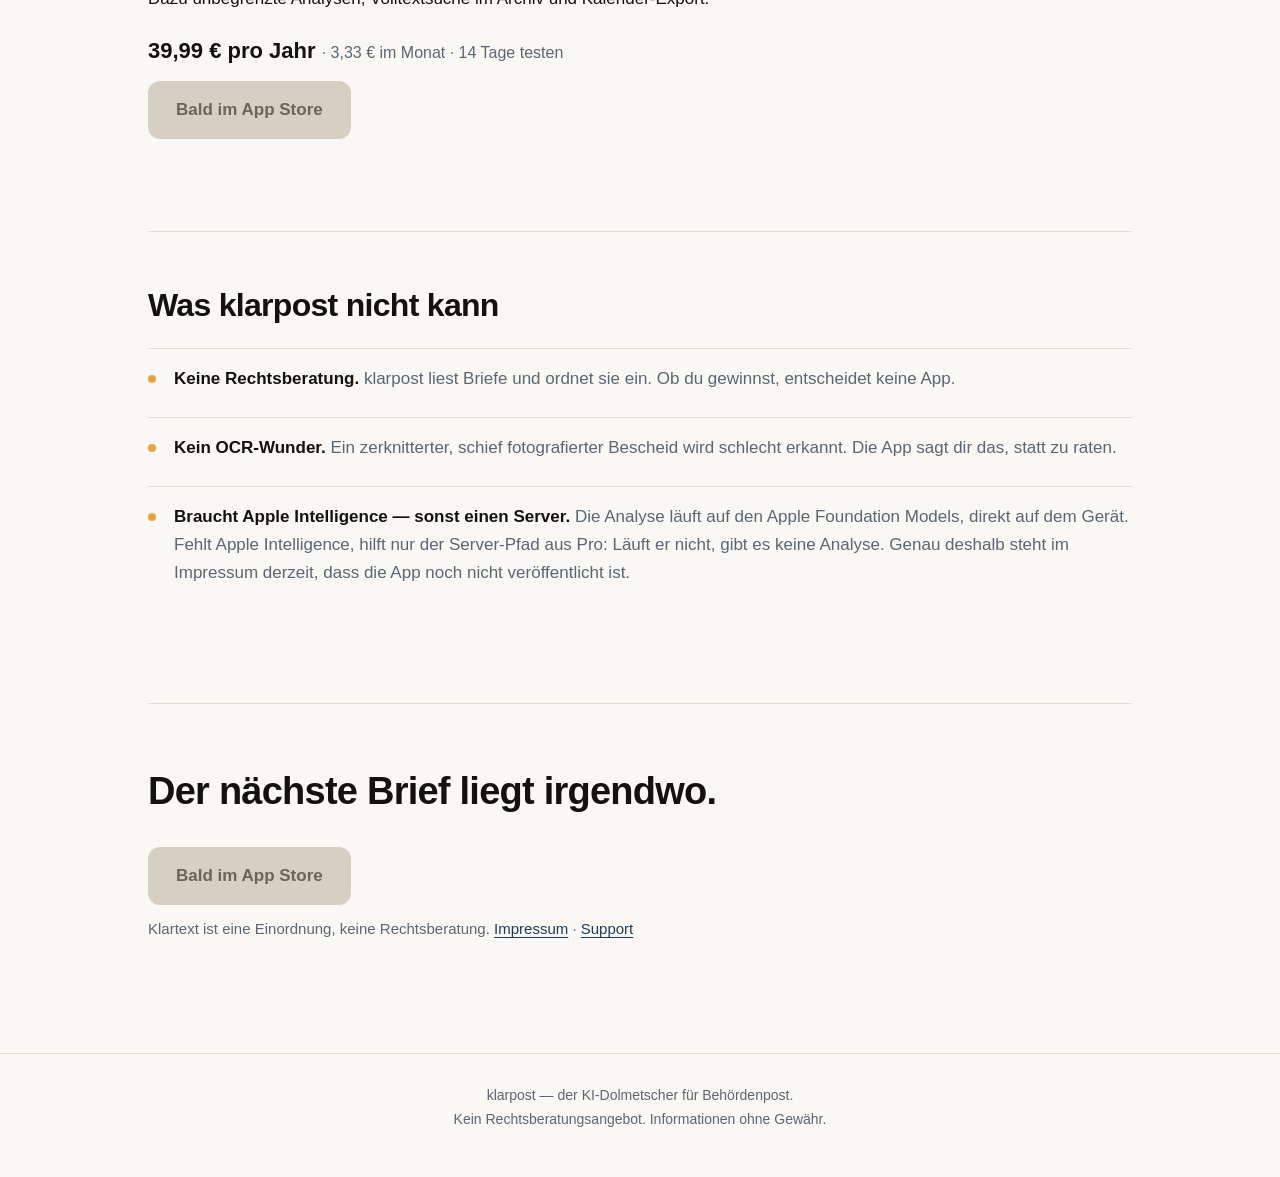
==== commit 751bbee4: "Texte korrigiert: Datenschutz-Headline und Server-Ausnahmepfad" ====
--- a/index.html
+++ b/index.html
@@ -80,19 +80,22 @@
 
 <section class="privacy">
   <div>
-    <h2>Dein Brief hört anderen Leuten nichts</h2>
-    <p>Das ist keine Marketing-Aussage, das ist Architektur: Die App hat
-    keinen Server-Zugang zu deinen Scans. Texterkennung und Analyse laufen
-    auf deinem iPhone, in einer verschlüsselten Datenbank.</p>
-    <p>Wir bauen kein Analytics ein, wir zeigen keine Werbung, wir verkaufen
-    nichts. Es gibt keinen Ort in der App, an dem dein Brieftext hineingeht.</p>
-    <p>Wenn du genau wissen willst, was wo liegt: <a href="datenschutz.html">Datenschutzerklärung</a>.</p>
+    <h2>Niemand außer dir liest deinen Brief</h2>
+    <p>Texterkennung und Analyse laufen auf deinem iPhone, in einer
+    verschlüsselten Datenbank. Wir bauen kein Analytics ein, wir zeigen keine
+    Werbung, wir verkaufen nichts.</p>
+    <p>Es gibt genau einen Ausnahmepfad: Ist Apple Intelligence auf deinem
+    Gerät nicht verfügbar und läuft der Server-Pfad, wird der Text
+    <em>pseudonymisiert</em> verschickt — Name, Anschrift, IBAN und
+    Telefonnummer sind vorher durch Platzhalter ersetzt. Unser Server läuft
+    in der EU, und wir benutzen den Text ausschließlich für die Analyse.
+    Details: <a href="datenschutz.html">Datenschutzerklärung</a>.</p>
   </div>
   <ul class="facts">
     <li><span>0</span> Analytics-SDKs</li>
     <li><span>0</span> Werbenetzwerke</li>
     <li><span>0</span> Tracking</li>
-    <li><span>1</span> verschlüsselte Datenbank, auf deinem Gerät</li>
+    <li><span>1</span> verschlüsselte Datenbank auf deinem Gerät</li>
   </ul>
 </section>
 
@@ -114,9 +117,11 @@
     <li><strong>Kein OCR-Wunder.</strong> Ein zerknitterter, schief
     fotografierter Bescheid wird schlecht erkannt. Die App sagt dir das,
     statt zu raten.</li>
-    <li><strong>Braucht iOS 26.</strong> Die Analyse nutzt die
-    Apple Foundation Models auf dem Gerät. Ohne Apple Intelligence
-    geht es nicht — dafür bleibt alles lokal.</li>
+    <li><strong>Braucht Apple Intelligence — sonst einen Server.</strong>
+    Die Analyse läuft auf den Apple Foundation Models, direkt auf dem
+    Gerät. Fehlt Apple Intelligence, hilft nur der Server-Pfad aus Pro:
+    Läuft er nicht, gibt es keine Analyse. Genau deshalb steht im
+    Impressum derzeit, dass die App noch nicht veröffentlicht ist.</li>
   </ul>
 </section>
 
